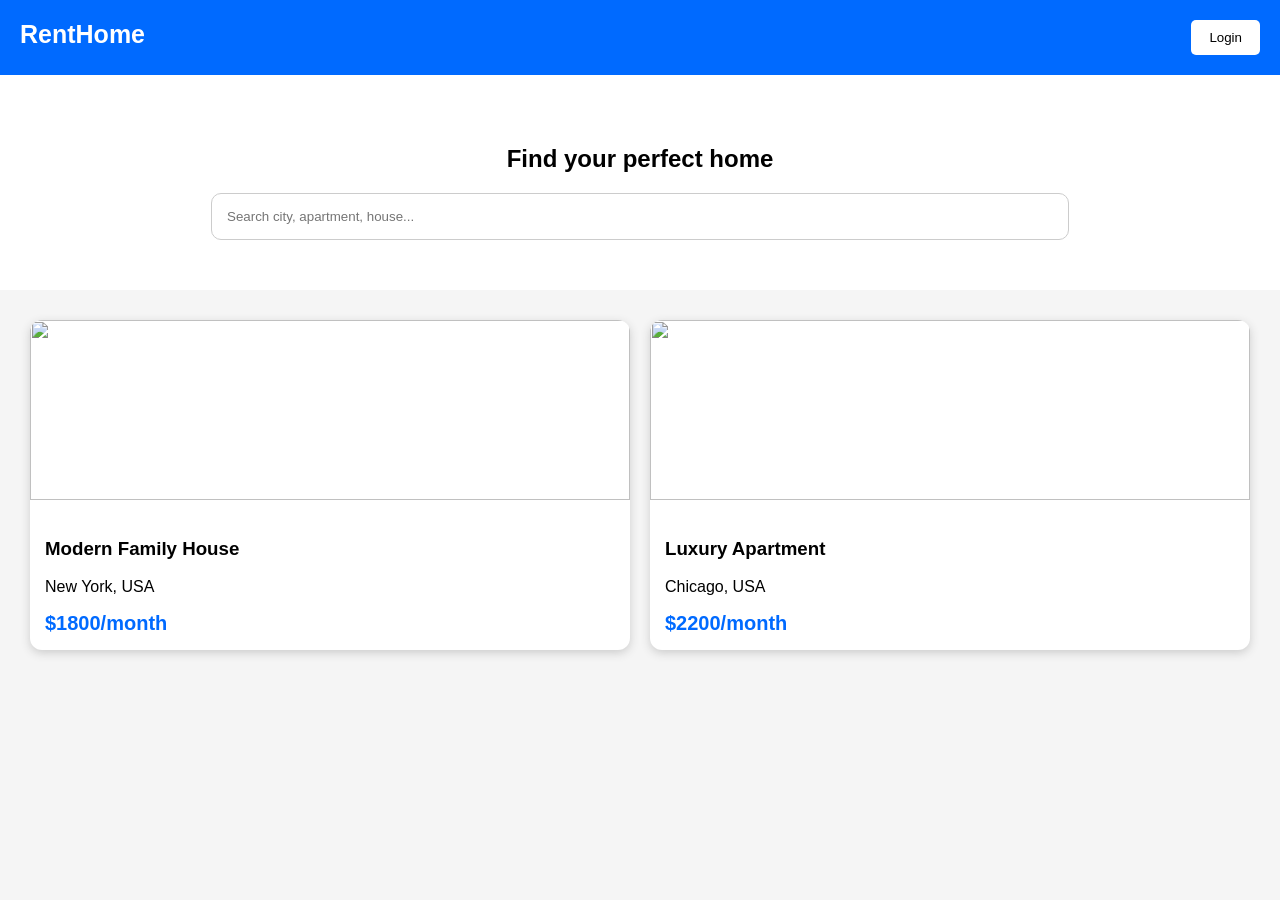
==== index.html @ 72685099 "Update index.html" ====
<!DOCTYPE html>
<html>
<head>
<title>Rental Platform</title>
<meta name="viewport" content="width=device-width, initial-scale=1">

<style>
body{
font-family:Arial;
margin:0;
background:#f5f5f5;
}

header{
background:#006aff;
color:white;
padding:20px;
display:flex;
justify-content:space-between;
}

.logo{
font-size:25px;
font-weight:bold;
}

button{
background:white;
border:none;
padding:10px 18px;
border-radius:5px;
cursor:pointer;
}

.hero{
text-align:center;
padding:50px;
background:white;
}

.search{
padding:15px;
width:70%;
border-radius:10px;
border:1px solid #ccc;
}

.container{
padding:30px;
display:grid;
grid-template-columns:repeat(auto-fit,minmax(250px,1fr));
gap:20px;
}

.card{
background:white;
border-radius:12px;
overflow:hidden;
box-shadow:0 3px 10px #ccc;
}

.card img{
width:100%;
height:180px;
object-fit:cover;
}

.info{
padding:15px;
}

.price{
color:#006aff;
font-size:20px;
font-weight:bold;
}

</style>

</head>

<body>

<header>

<div class="logo">RentHome</div>

<button>Login</button>
</header>


<section class="hero">

<h1>Find your perfect home</h1>

<input class="search" placeholder="Search city, apartment, house...">

</section>


<div class="container">


<div class="card">

<img src="https://images.unsplash.com/photo-1600585154340-be6161a56a0c">

<div class="info">

<h3>Modern Family House</h3>

<p>New York, USA</p>

<div class="price">$1800/month</div>

</div>

</div>



<div class="card">

<img src="https://images.unsplash.com/photo-1600607687939-ce8a6c25118c">

<div class="info">

<h3>Luxury Apartment</h3>

<p>Chicago, USA</p>

<div class="price">$2200/month</div>

</div>

</div>


</div>


</body>
</html>
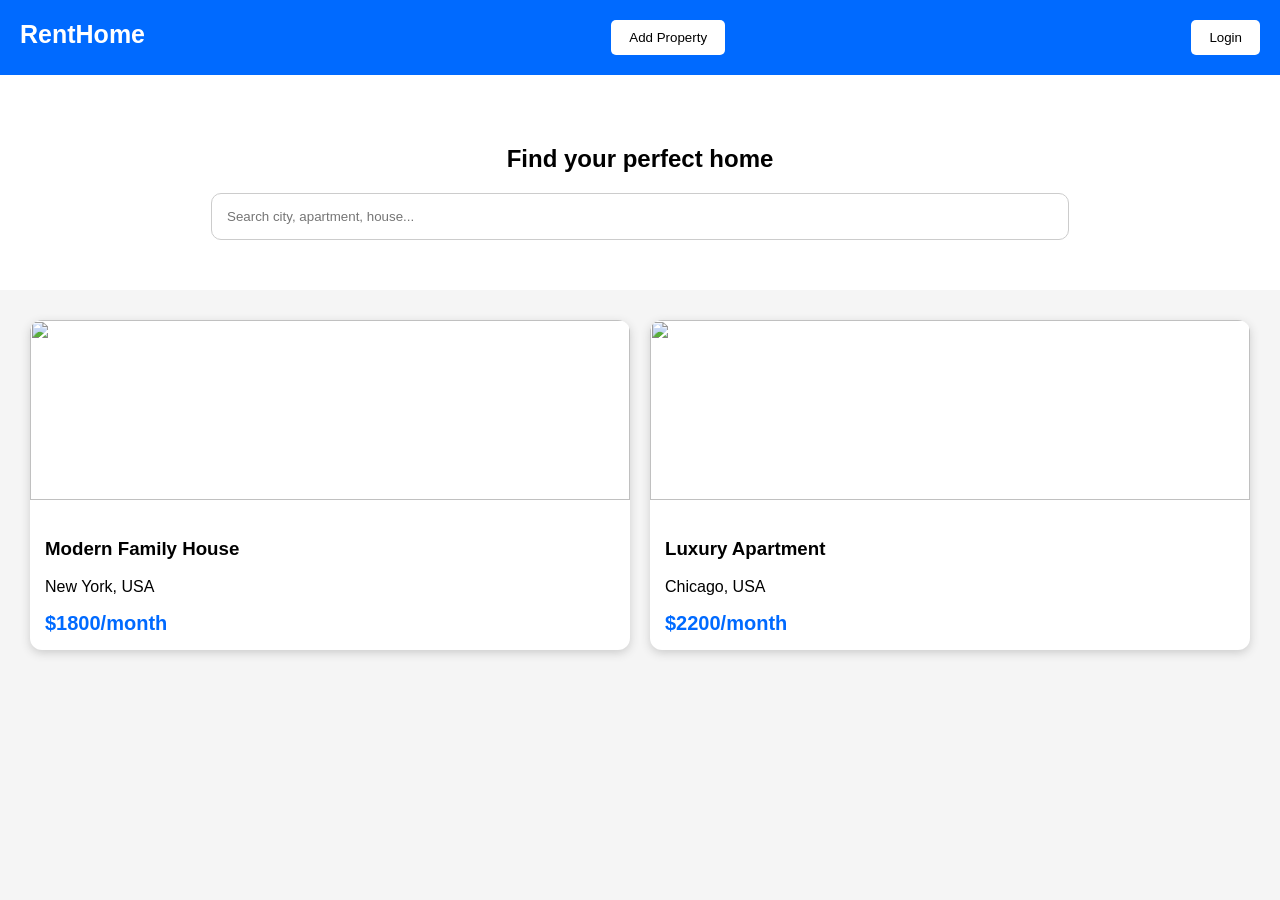
==== commit eaab3bac: "Update index.html" ====
--- a/index.html
+++ b/index.html
@@ -85,6 +85,7 @@
 
 <div class="logo">RentHome</div>
 
+<button onclick="location.href='add-property.html'">Add Property</button>
 <button>Login</button>
 </header>
 
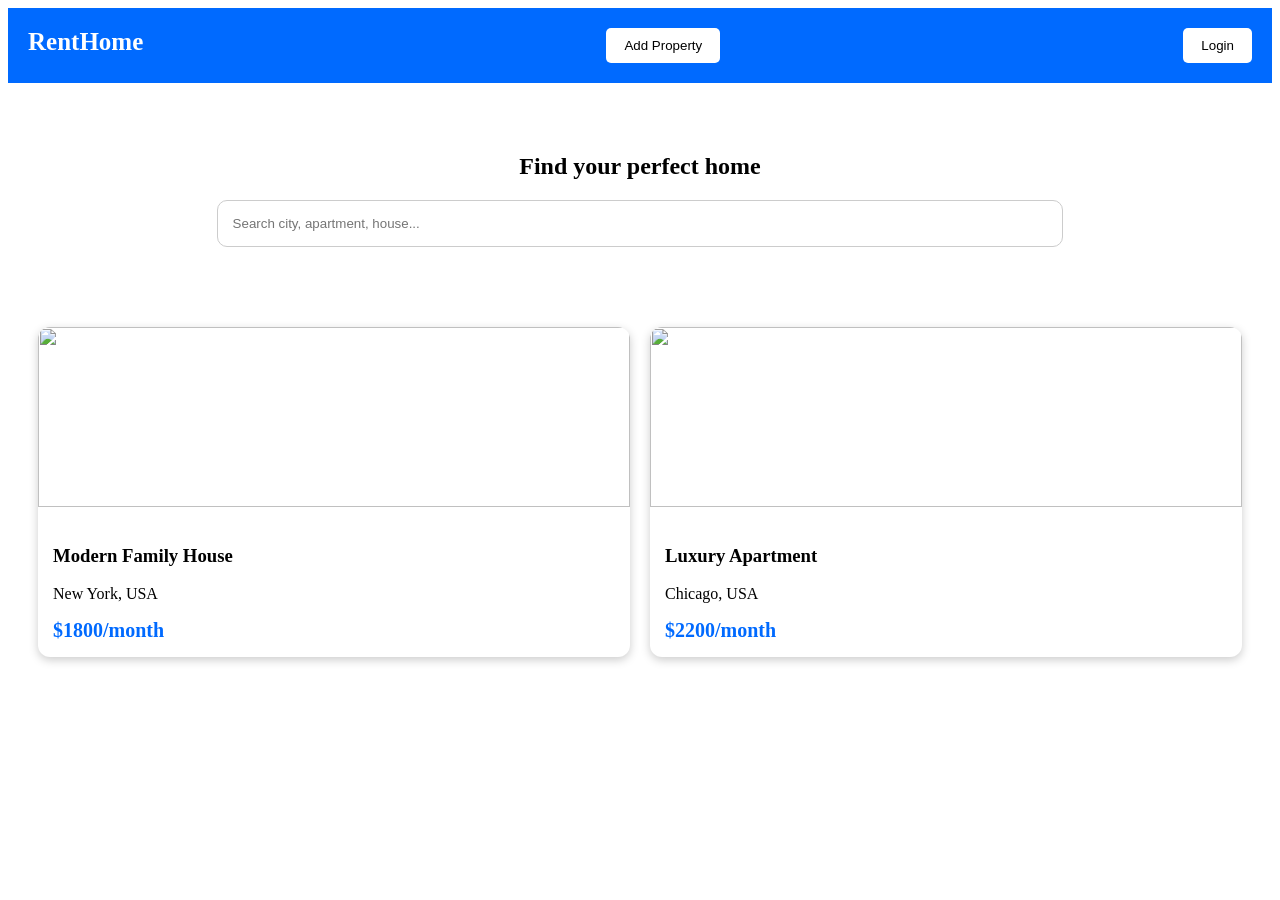
==== commit 9466aeb0: "Update index.html" ====
--- a/index.html
+++ b/index.html
@@ -5,6 +5,24 @@
 <meta name="viewport" content="width=device-width, initial-scale=1">
 
 <style>
+  <script>
+const search = document.querySelector(".search");
+const cards = document.querySelectorAll(".card");
+
+search.addEventListener("keyup", function () {
+    const value = search.value.toLowerCase();
+
+    cards.forEach(card => {
+        const text = card.innerText.toLowerCase();
+
+        if (text.includes(value)) {
+            card.style.display = "block";
+        } else {
+            card.style.display = "none";
+        }
+    });
+});
+</script>
 body{
 font-family:Arial;
 margin:0;
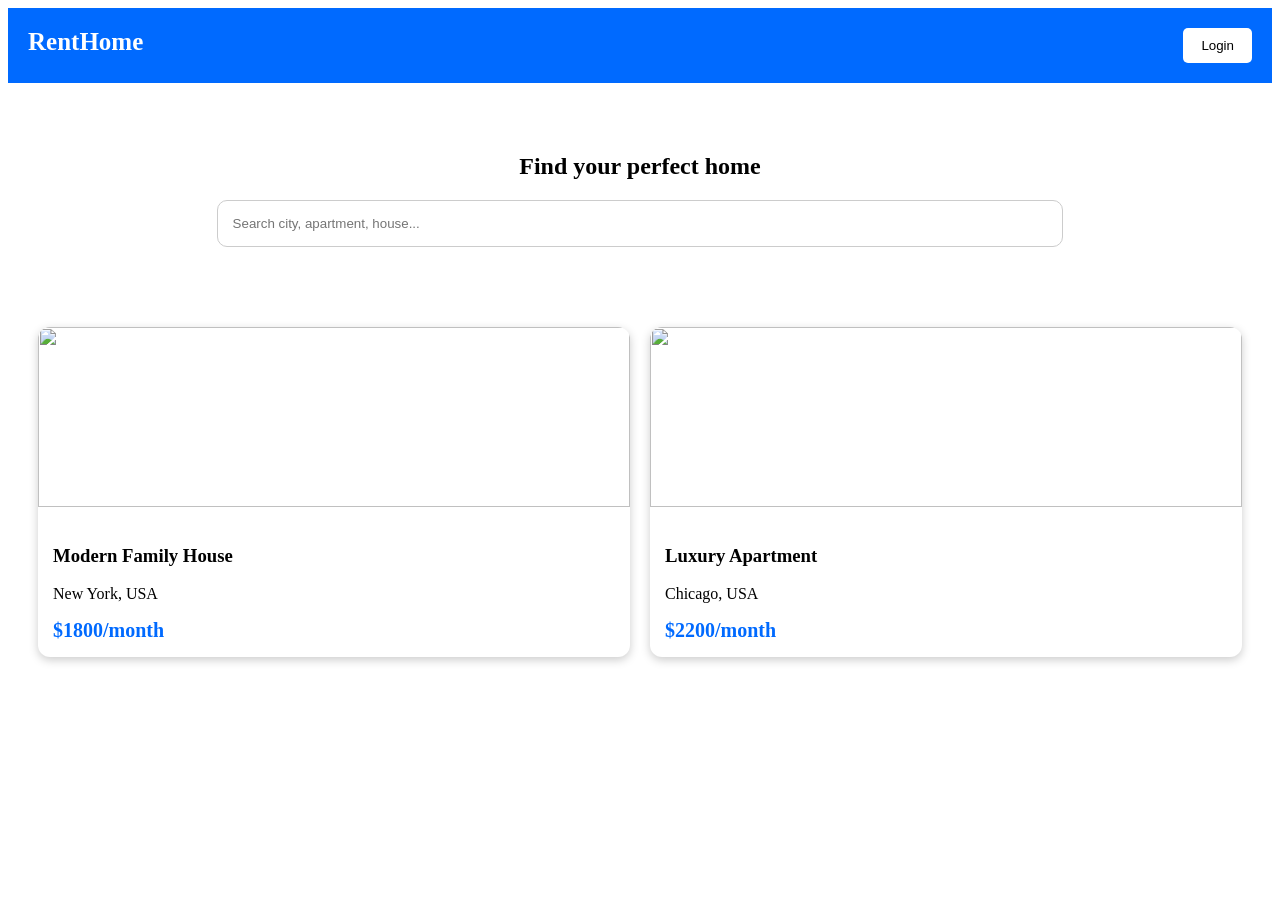
==== commit e71aa6be: "Update index.html" ====
--- a/index.html
+++ b/index.html
@@ -103,8 +103,7 @@
 
 <div class="logo">RentHome</div>
 
-<button onclick="location.href='add-property.html'">Add Property</button>
-<button>Login</button>
+<button onclick="openLogin()">Login</button>
 </header>
 
 
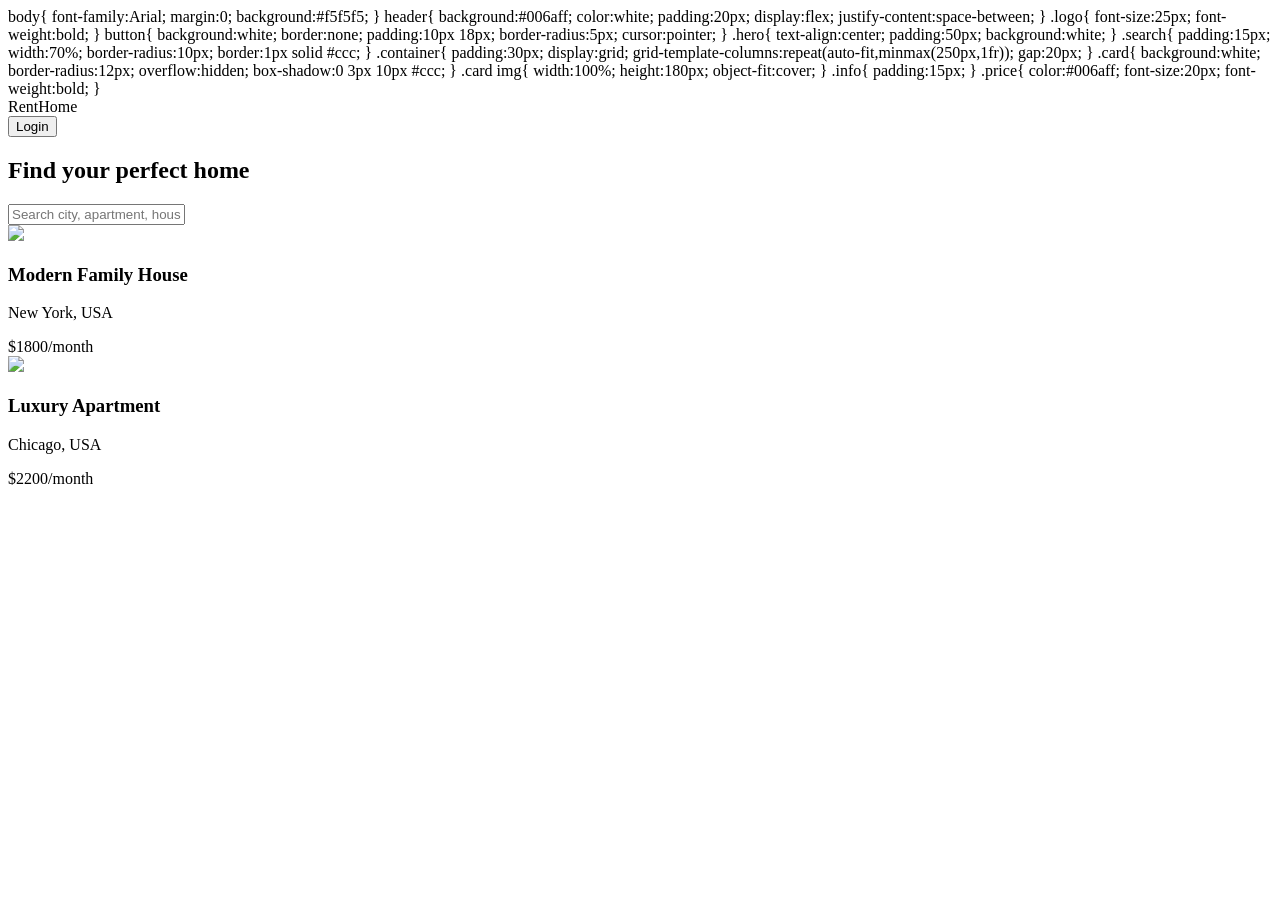
==== commit a315994d: "Update index.html" ====
--- a/index.html
+++ b/index.html
@@ -23,6 +23,70 @@
     });
 });
 </script>
+  <!-- Login Modal -->
+<div id="loginModal" class="modal">
+  <div class="modal-content">
+    <span onclick="closeLogin()" class="close">&times;</span>
+
+    <h2>Login</h2>
+
+    <input type="email" placeholder="Email">
+    <input type="password" placeholder="Password">
+
+    <button>Login</button>
+
+    <p>Don't have an account? <a href="#">Register</a></p>
+  </div>
+</div>
+
+<style>
+.modal{
+display:none;
+position:fixed;
+left:0;
+top:0;
+width:100%;
+height:100%;
+background:rgba(0,0,0,.5);
+}
+
+.modal-content{
+background:white;
+width:320px;
+padding:20px;
+margin:100px auto;
+border-radius:10px;
+}
+
+.modal-content input{
+width:100%;
+padding:10px;
+margin:10px 0;
+}
+
+.close{
+float:right;
+font-size:25px;
+cursor:pointer;
+}
+</style>
+
+<script>
+function openLogin(){
+    document.getElementById("loginModal").style.display="block";
+}
+
+function closeLogin(){
+    document.getElementById("loginModal").style.display="none";
+}
+
+window.onclick=function(event){
+    const modal=document.getElementById("loginModal");
+    if(event.target===modal){
+        modal.style.display="none";
+    }
+}
+</script>
 body{
 font-family:Arial;
 margin:0;
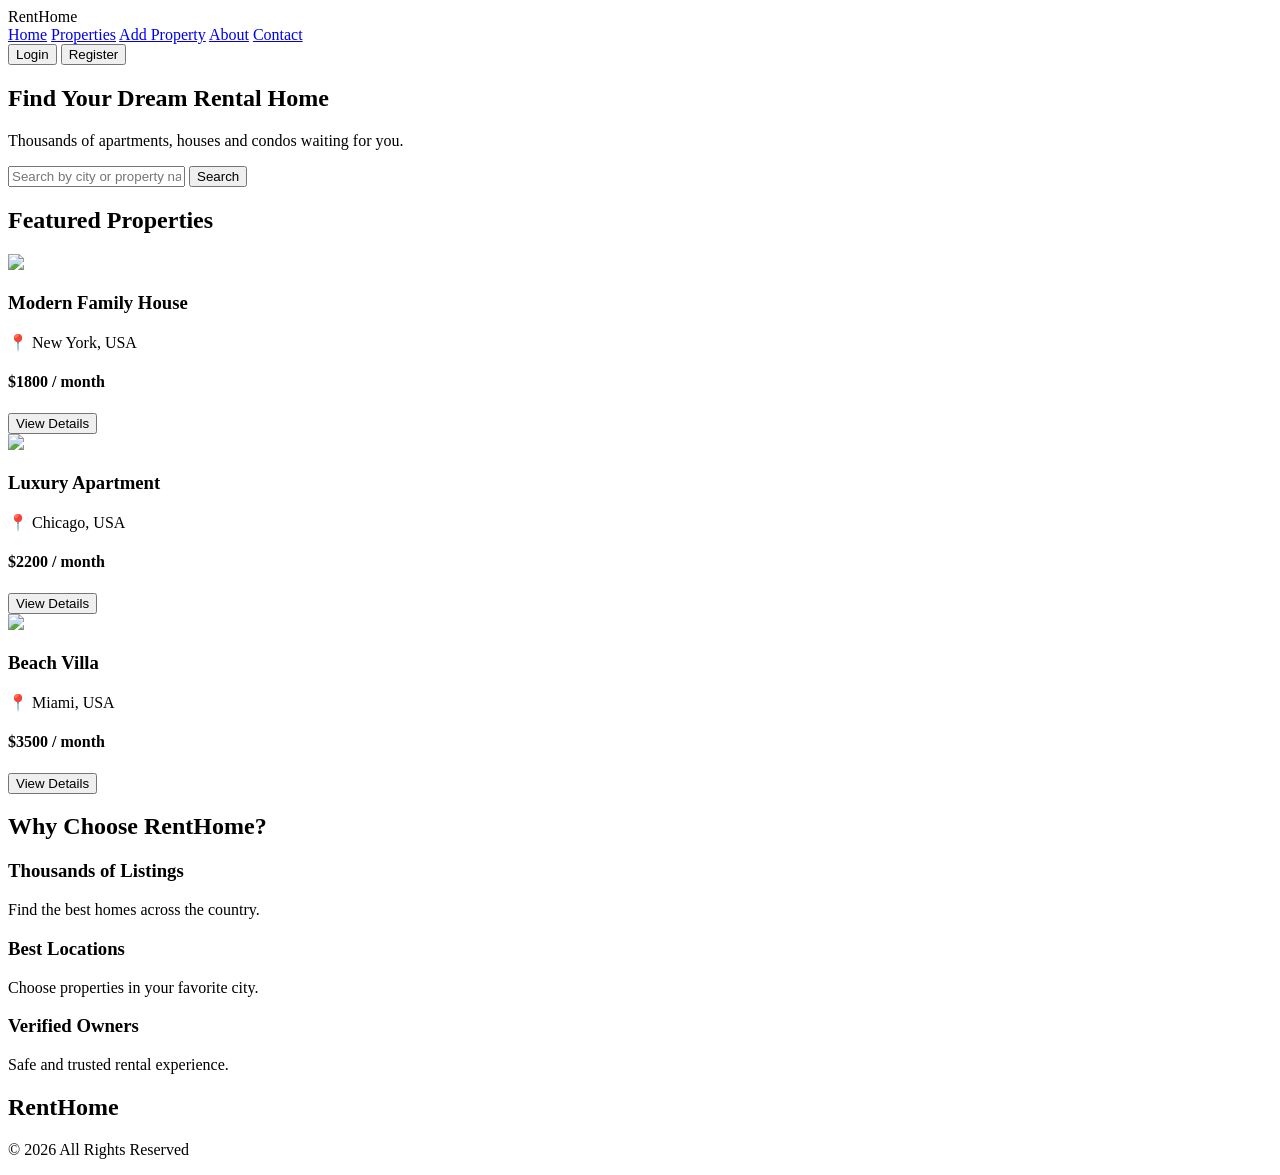
==== commit b0a43fe2: "Update index.html" ====
--- a/index.html
+++ b/index.html
@@ -1,225 +1,190 @@
 <!DOCTYPE html>
-<html>
+<html lang="en">
 <head>
-<title>Rental Platform</title>
-<meta name="viewport" content="width=device-width, initial-scale=1">
+    <meta charset="UTF-8">
+    <meta name="viewport" content="width=device-width, initial-scale=1.0">
+    <title>RentHome - Find Your Perfect Home</title>
 
-<style>
-  <script>
-const search = document.querySelector(".search");
-const cards = document.querySelectorAll(".card");
+    <link rel="stylesheet" href="style.css">
 
-search.addEventListener("keyup", function () {
-    const value = search.value.toLowerCase();
+    <link rel="preconnect" href="https://fonts.googleapis.com">
+    <link href="https://fonts.googleapis.com/css2?family=Poppins:wght@300;400;500;600;700&display=swap" rel="stylesheet">
 
-    cards.forEach(card => {
-        const text = card.innerText.toLowerCase();
-
-        if (text.includes(value)) {
-            card.style.display = "block";
-        } else {
-            card.style.display = "none";
-        }
-    });
-});
-</script>
-  <!-- Login Modal -->
-<div id="loginModal" class="modal">
-  <div class="modal-content">
-    <span onclick="closeLogin()" class="close">&times;</span>
-
-    <h2>Login</h2>
-
-    <input type="email" placeholder="Email">
-    <input type="password" placeholder="Password">
-
-    <button>Login</button>
-
-    <p>Don't have an account? <a href="#">Register</a></p>
-  </div>
-</div>
-
-<style>
-.modal{
-display:none;
-position:fixed;
-left:0;
-top:0;
-width:100%;
-height:100%;
-background:rgba(0,0,0,.5);
-}
-
-.modal-content{
-background:white;
-width:320px;
-padding:20px;
-margin:100px auto;
-border-radius:10px;
-}
-
-.modal-content input{
-width:100%;
-padding:10px;
-margin:10px 0;
-}
-
-.close{
-float:right;
-font-size:25px;
-cursor:pointer;
-}
-</style>
-
-<script>
-function openLogin(){
-    document.getElementById("loginModal").style.display="block";
-}
-
-function closeLogin(){
-    document.getElementById("loginModal").style.display="none";
-}
-
-window.onclick=function(event){
-    const modal=document.getElementById("loginModal");
-    if(event.target===modal){
-        modal.style.display="none";
-    }
-}
-</script>
-body{
-font-family:Arial;
-margin:0;
-background:#f5f5f5;
-}
-
-header{
-background:#006aff;
-color:white;
-padding:20px;
-display:flex;
-justify-content:space-between;
-}
-
-.logo{
-font-size:25px;
-font-weight:bold;
-}
-
-button{
-background:white;
-border:none;
-padding:10px 18px;
-border-radius:5px;
-cursor:pointer;
-}
-
-.hero{
-text-align:center;
-padding:50px;
-background:white;
-}
-
-.search{
-padding:15px;
-width:70%;
-border-radius:10px;
-border:1px solid #ccc;
-}
-
-.container{
-padding:30px;
-display:grid;
-grid-template-columns:repeat(auto-fit,minmax(250px,1fr));
-gap:20px;
-}
-
-.card{
-background:white;
-border-radius:12px;
-overflow:hidden;
-box-shadow:0 3px 10px #ccc;
-}
-
-.card img{
-width:100%;
-height:180px;
-object-fit:cover;
-}
-
-.info{
-padding:15px;
-}
-
-.price{
-color:#006aff;
-font-size:20px;
-font-weight:bold;
-}
-
-</style>
-
+    <script src="https://kit.fontawesome.com/6c9d5d6b2d.js" crossorigin="anonymous"></script>
 </head>
 
 <body>
 
+<!-- Header -->
 <header>
 
-<div class="logo">RentHome</div>
+    <div class="logo">
+        <i class="fa-solid fa-house"></i>
+        RentHome
+    </div>
 
-<button onclick="openLogin()">Login</button>
+    <nav>
+        <a href="#">Home</a>
+        <a href="#">Properties</a>
+        <a href="add-property.html">Add Property</a>
+        <a href="#">About</a>
+        <a href="#">Contact</a>
+    </nav>
+
+    <div class="header-buttons">
+        <button class="login-btn">Login</button>
+        <button class="register-btn">Register</button>
+    </div>
+
 </header>
 
+<!-- Hero -->
 
 <section class="hero">
 
-<h1>Find your perfect home</h1>
+<div class="overlay">
 
-<input class="search" placeholder="Search city, apartment, house...">
+<h1>Find Your Dream Rental Home</h1>
 
-</section>
+<p>Thousands of apartments, houses and condos waiting for you.</p>
 
+<div class="search-box">
 
-<div class="container">
+<input
+type="text"
+id="searchInput"
+placeholder="Search by city or property name...">
 
-
-<div class="card">
-
-<img src="https://images.unsplash.com/photo-1600585154340-be6161a56a0c">
-
-<div class="info">
-
-<h3>Modern Family House</h3>
-
-<p>New York, USA</p>
-
-<div class="price">$1800/month</div>
+<button id="searchBtn">
+<i class="fa-solid fa-magnifying-glass"></i>
+Search
+</button>
 
 </div>
 
 </div>
 
+</section>
 
+<!-- Featured -->
+
+<section class="featured">
+
+<h2>Featured Properties</h2>
+
+<div class="property-grid">
 
 <div class="card">
 
-<img src="https://images.unsplash.com/photo-1600607687939-ce8a6c25118c">
+<img src="https://images.unsplash.com/photo-1600585154340-be6161a56a0c?w=800">
 
-<div class="info">
+<div class="card-content">
 
-<h3>Luxury Apartment</h3>
+<h3>Modern Family House</h3>
 
-<p>Chicago, USA</p>
+<p>📍 New York, USA</p>
 
-<div class="price">$2200/month</div>
+<h4>$1800 / month</h4>
+
+<button>View Details</button>
 
 </div>
 
 </div>
 
+<div class="card">
+
+<img src="https://images.unsplash.com/photo-1600607687939-ce8a6c25118c?w=800">
+
+<div class="card-content">
+
+<h3>Luxury Apartment</h3>
+
+<p>📍 Chicago, USA</p>
+
+<h4>$2200 / month</h4>
+
+<button>View Details</button>
 
 </div>
 
+</div>
+
+<div class="card">
+
+<img src="https://images.unsplash.com/photo-1600047509807-ba8f99d2cdde?w=800">
+
+<div class="card-content">
+
+<h3>Beach Villa</h3>
+
+<p>📍 Miami, USA</p>
+
+<h4>$3500 / month</h4>
+
+<button>View Details</button>
+
+</div>
+
+</div>
+
+</div>
+
+</section>
+
+<!-- Why Choose -->
+
+<section class="why">
+
+<h2>Why Choose RentHome?</h2>
+
+<div class="features">
+
+<div class="feature">
+
+<i class="fa-solid fa-house"></i>
+
+<h3>Thousands of Listings</h3>
+
+<p>Find the best homes across the country.</p>
+
+</div>
+
+<div class="feature">
+
+<i class="fa-solid fa-location-dot"></i>
+
+<h3>Best Locations</h3>
+
+<p>Choose properties in your favorite city.</p>
+
+</div>
+
+<div class="feature">
+
+<i class="fa-solid fa-shield"></i>
+
+<h3>Verified Owners</h3>
+
+<p>Safe and trusted rental experience.</p>
+
+</div>
+
+</div>
+
+</section>
+
+<!-- Footer -->
+
+<footer>
+
+<h2>RentHome</h2>
+
+<p>© 2026 All Rights Reserved</p>
+
+</footer>
+
+<script src="script.js"></script>
 
 </body>
 </html>
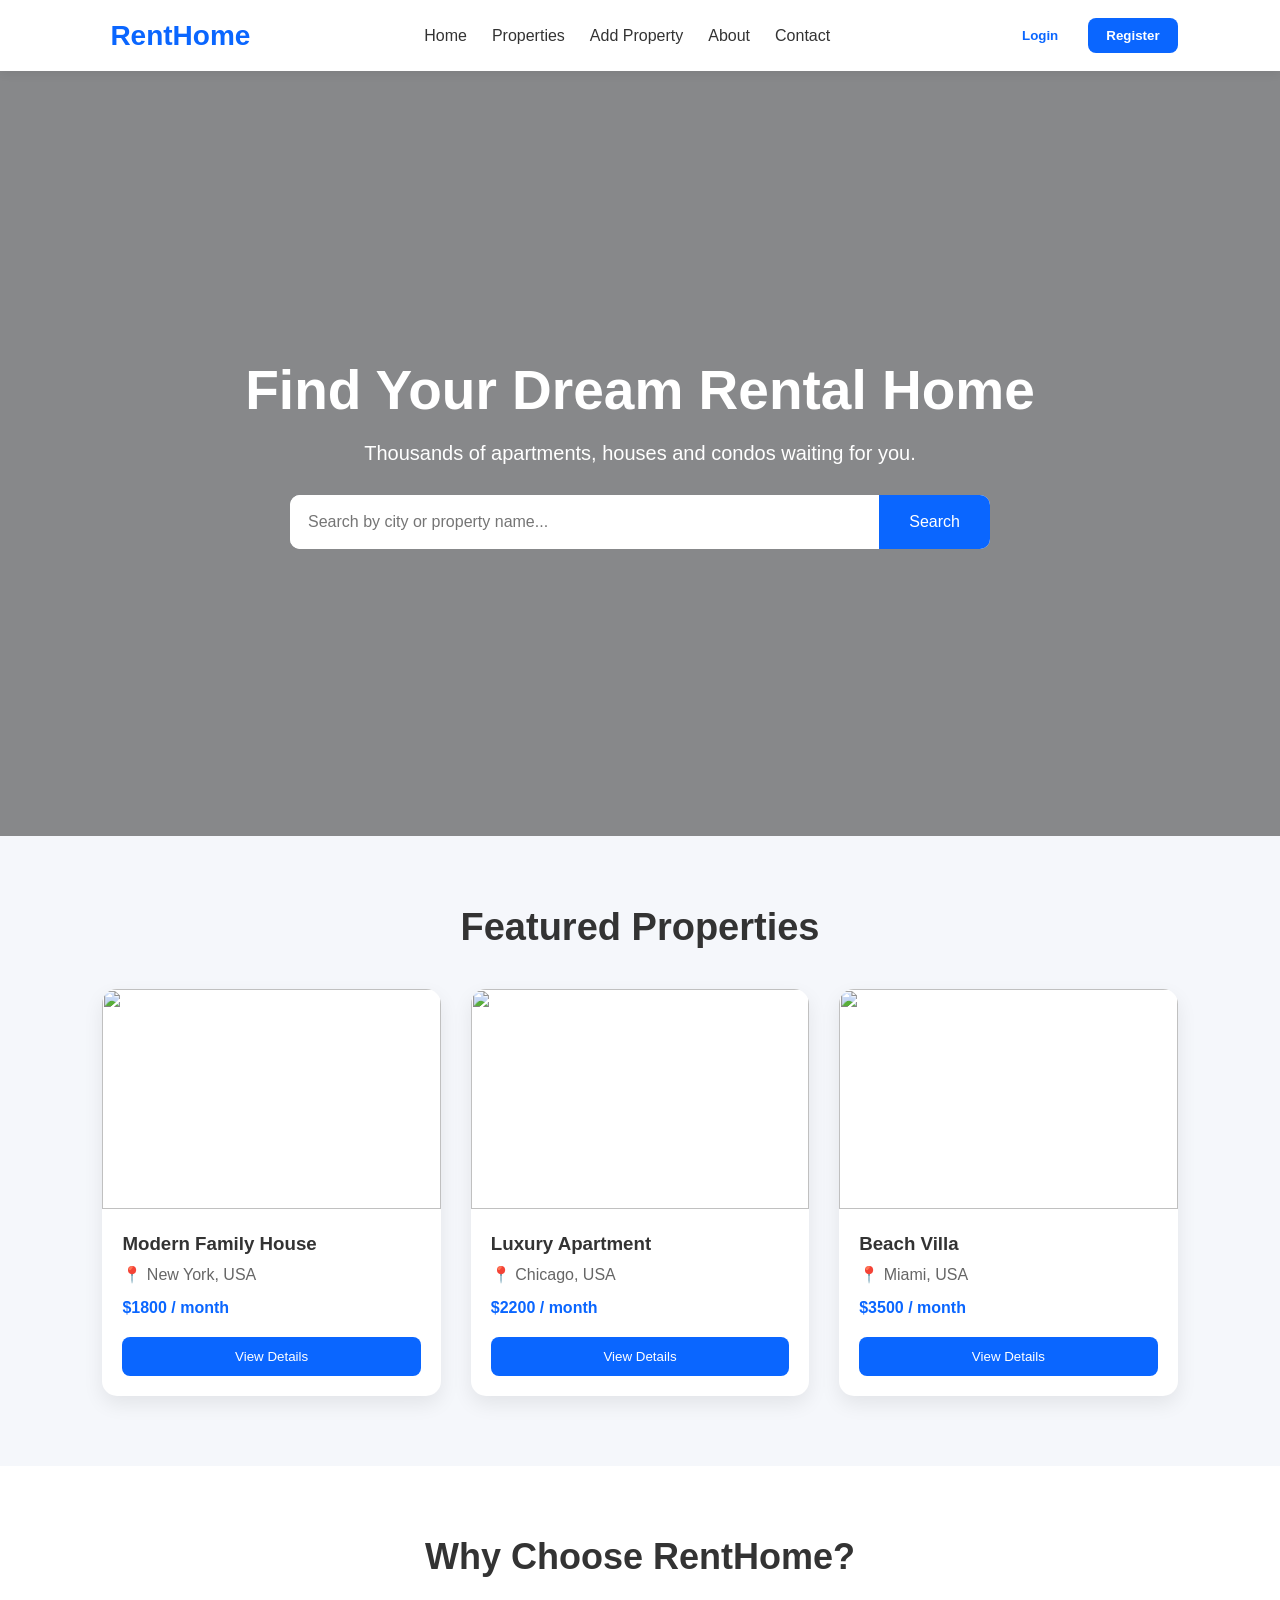
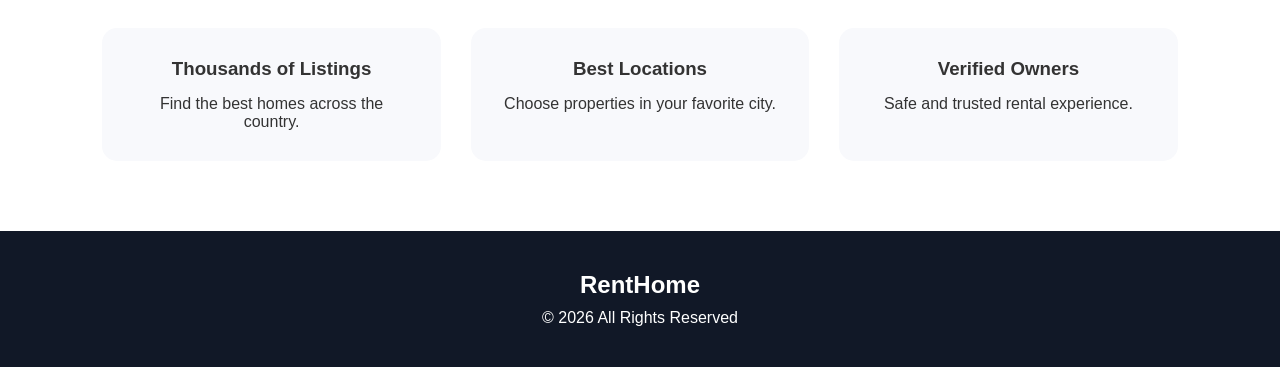
==== commit 0d663537: "Update index.html" ====
--- a/index.html
+++ b/index.html
@@ -12,7 +12,7 @@
 
     <script src="https://kit.fontawesome.com/6c9d5d6b2d.js" crossorigin="anonymous"></script>
 </head>
-
+<script type="module" src="js/firebase.js"></script>
 <body>
 
 <!-- Header -->
--- a/style.css
+++ b/style.css
@@ -0,0 +1,281 @@
+/* Google Font */
+*{
+    margin:0;
+    padding:0;
+    box-sizing:border-box;
+    font-family:'Poppins',sans-serif;
+}
+
+body{
+    background:#f5f7fb;
+    color:#333;
+}
+
+/* Header */
+
+header{
+    width:100%;
+    display:flex;
+    justify-content:space-between;
+    align-items:center;
+    padding:18px 8%;
+    background:#fff;
+    box-shadow:0 2px 10px rgba(0,0,0,.08);
+    position:sticky;
+    top:0;
+    z-index:1000;
+}
+
+.logo{
+    font-size:28px;
+    font-weight:700;
+    color:#0a66ff;
+}
+
+.logo i{
+    margin-right:8px;
+}
+
+nav{
+    display:flex;
+    gap:25px;
+}
+
+nav a{
+    text-decoration:none;
+    color:#333;
+    font-weight:500;
+    transition:.3s;
+}
+
+nav a:hover{
+    color:#0a66ff;
+}
+
+.header-buttons{
+    display:flex;
+    gap:12px;
+}
+
+.header-buttons button{
+    padding:10px 18px;
+    border:none;
+    border-radius:8px;
+    cursor:pointer;
+    font-weight:600;
+    transition:.3s;
+}
+
+.login-btn{
+    background:white;
+    border:2px solid #0a66ff;
+    color:#0a66ff;
+}
+
+.register-btn{
+    background:#0a66ff;
+    color:white;
+}
+
+.header-buttons button:hover{
+    transform:translateY(-2px);
+}
+
+/* Hero */
+
+.hero{
+    height:85vh;
+    background:url("https://images.unsplash.com/photo-1600585154340-be6161a56a0c?w=1600") center/cover;
+    position:relative;
+}
+
+.overlay{
+    position:absolute;
+    inset:0;
+    background:rgba(0,0,0,.45);
+    display:flex;
+    flex-direction:column;
+    justify-content:center;
+    align-items:center;
+    text-align:center;
+    color:white;
+    padding:20px;
+}
+
+.overlay h1{
+    font-size:55px;
+    margin-bottom:20px;
+}
+
+.overlay p{
+    font-size:20px;
+    margin-bottom:30px;
+}
+
+.search-box{
+    display:flex;
+    width:70%;
+    max-width:700px;
+    background:white;
+    border-radius:10px;
+    overflow:hidden;
+}
+
+.search-box input{
+    flex:1;
+    border:none;
+    padding:18px;
+    font-size:16px;
+    outline:none;
+}
+
+.search-box button{
+    border:none;
+    background:#0a66ff;
+    color:white;
+    padding:0 30px;
+    cursor:pointer;
+    font-size:16px;
+}
+
+/* Featured */
+
+.featured{
+    padding:70px 8%;
+}
+
+.featured h2{
+    text-align:center;
+    margin-bottom:40px;
+    font-size:38px;
+}
+
+.property-grid{
+    display:grid;
+    grid-template-columns:repeat(auto-fit,minmax(300px,1fr));
+    gap:30px;
+}
+
+.card{
+    background:white;
+    border-radius:15px;
+    overflow:hidden;
+    box-shadow:0 8px 20px rgba(0,0,0,.08);
+    transition:.3s;
+}
+
+.card:hover{
+    transform:translateY(-8px);
+}
+
+.card img{
+    width:100%;
+    height:220px;
+    object-fit:cover;
+}
+
+.card-content{
+    padding:20px;
+}
+
+.card-content h3{
+    margin-bottom:10px;
+}
+
+.card-content p{
+    color:#666;
+    margin-bottom:15px;
+}
+
+.card-content h4{
+    color:#0a66ff;
+    margin-bottom:20px;
+}
+
+.card-content button{
+    width:100%;
+    padding:12px;
+    border:none;
+    border-radius:8px;
+    background:#0a66ff;
+    color:white;
+    cursor:pointer;
+}
+
+/* Why */
+
+.why{
+    background:white;
+    padding:70px 8%;
+}
+
+.why h2{
+    text-align:center;
+    margin-bottom:50px;
+    font-size:36px;
+}
+
+.features{
+    display:grid;
+    grid-template-columns:repeat(auto-fit,minmax(250px,1fr));
+    gap:30px;
+}
+
+.feature{
+    text-align:center;
+    padding:30px;
+    border-radius:15px;
+    background:#f8f9fc;
+}
+
+.feature i{
+    font-size:45px;
+    color:#0a66ff;
+    margin-bottom:20px;
+}
+
+.feature h3{
+    margin-bottom:15px;
+}
+
+/* Footer */
+
+footer{
+    background:#111827;
+    color:white;
+    text-align:center;
+    padding:40px;
+}
+
+footer h2{
+    margin-bottom:10px;
+}
+
+/* Mobile */
+
+@media(max-width:900px){
+
+header{
+    flex-direction:column;
+    gap:15px;
+}
+
+nav{
+    flex-wrap:wrap;
+    justify-content:center;
+}
+
+.overlay h1{
+    font-size:36px;
+}
+
+.search-box{
+    width:95%;
+    flex-direction:column;
+}
+
+.search-box button{
+    padding:15px;
+}
+
+}
